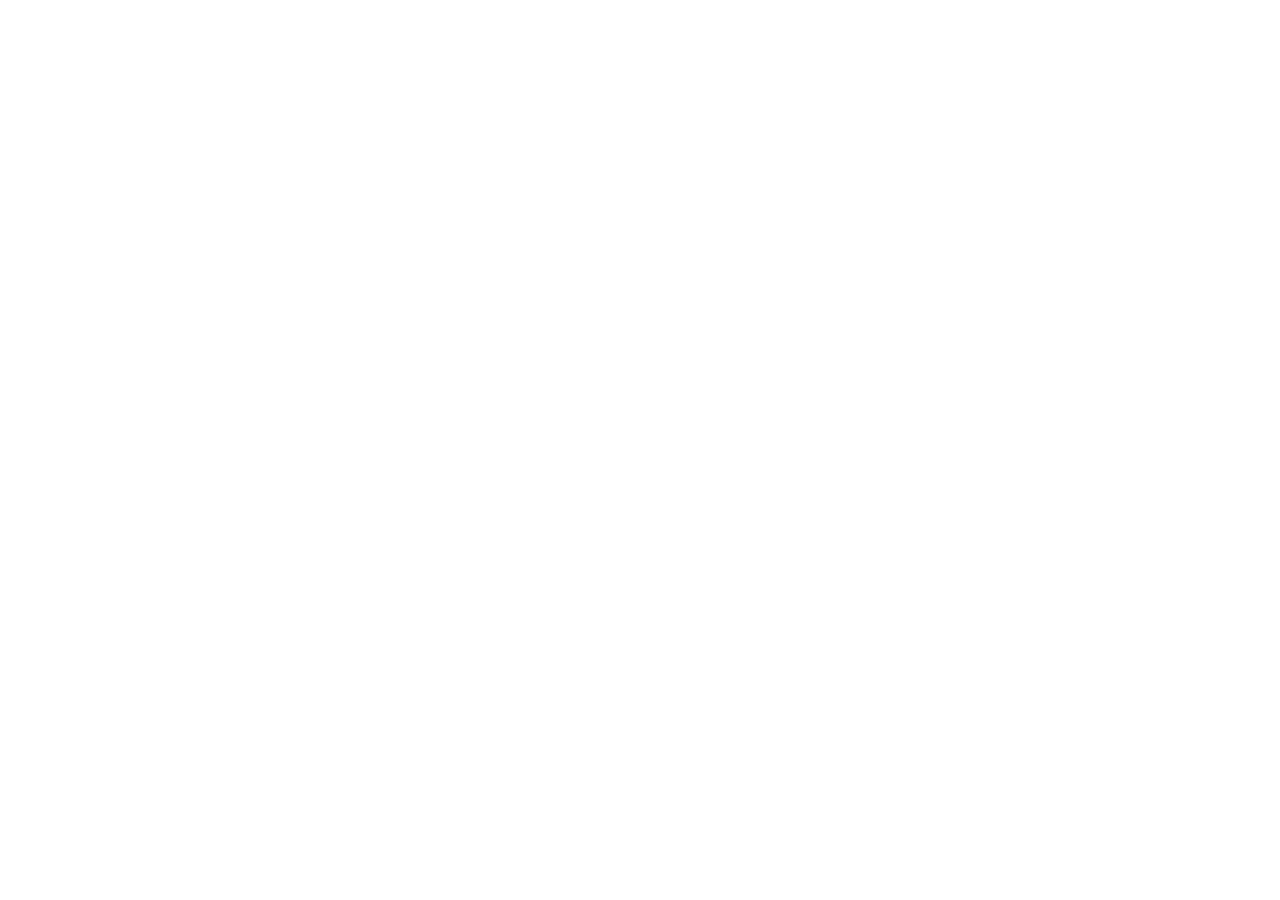
==== web-v2/index.html @ 7eb6b5b1 "feat: add polished browser CRM preview v2" ====
<!doctype html><html><head><meta charset="utf-8"><meta name="viewport" content="width=device-width,initial-scale=1"><title>Credit Card CRM</title><link rel="stylesheet" href="style.css"></head><body><div id="app"></div><script src="app.js"></script></body></html>
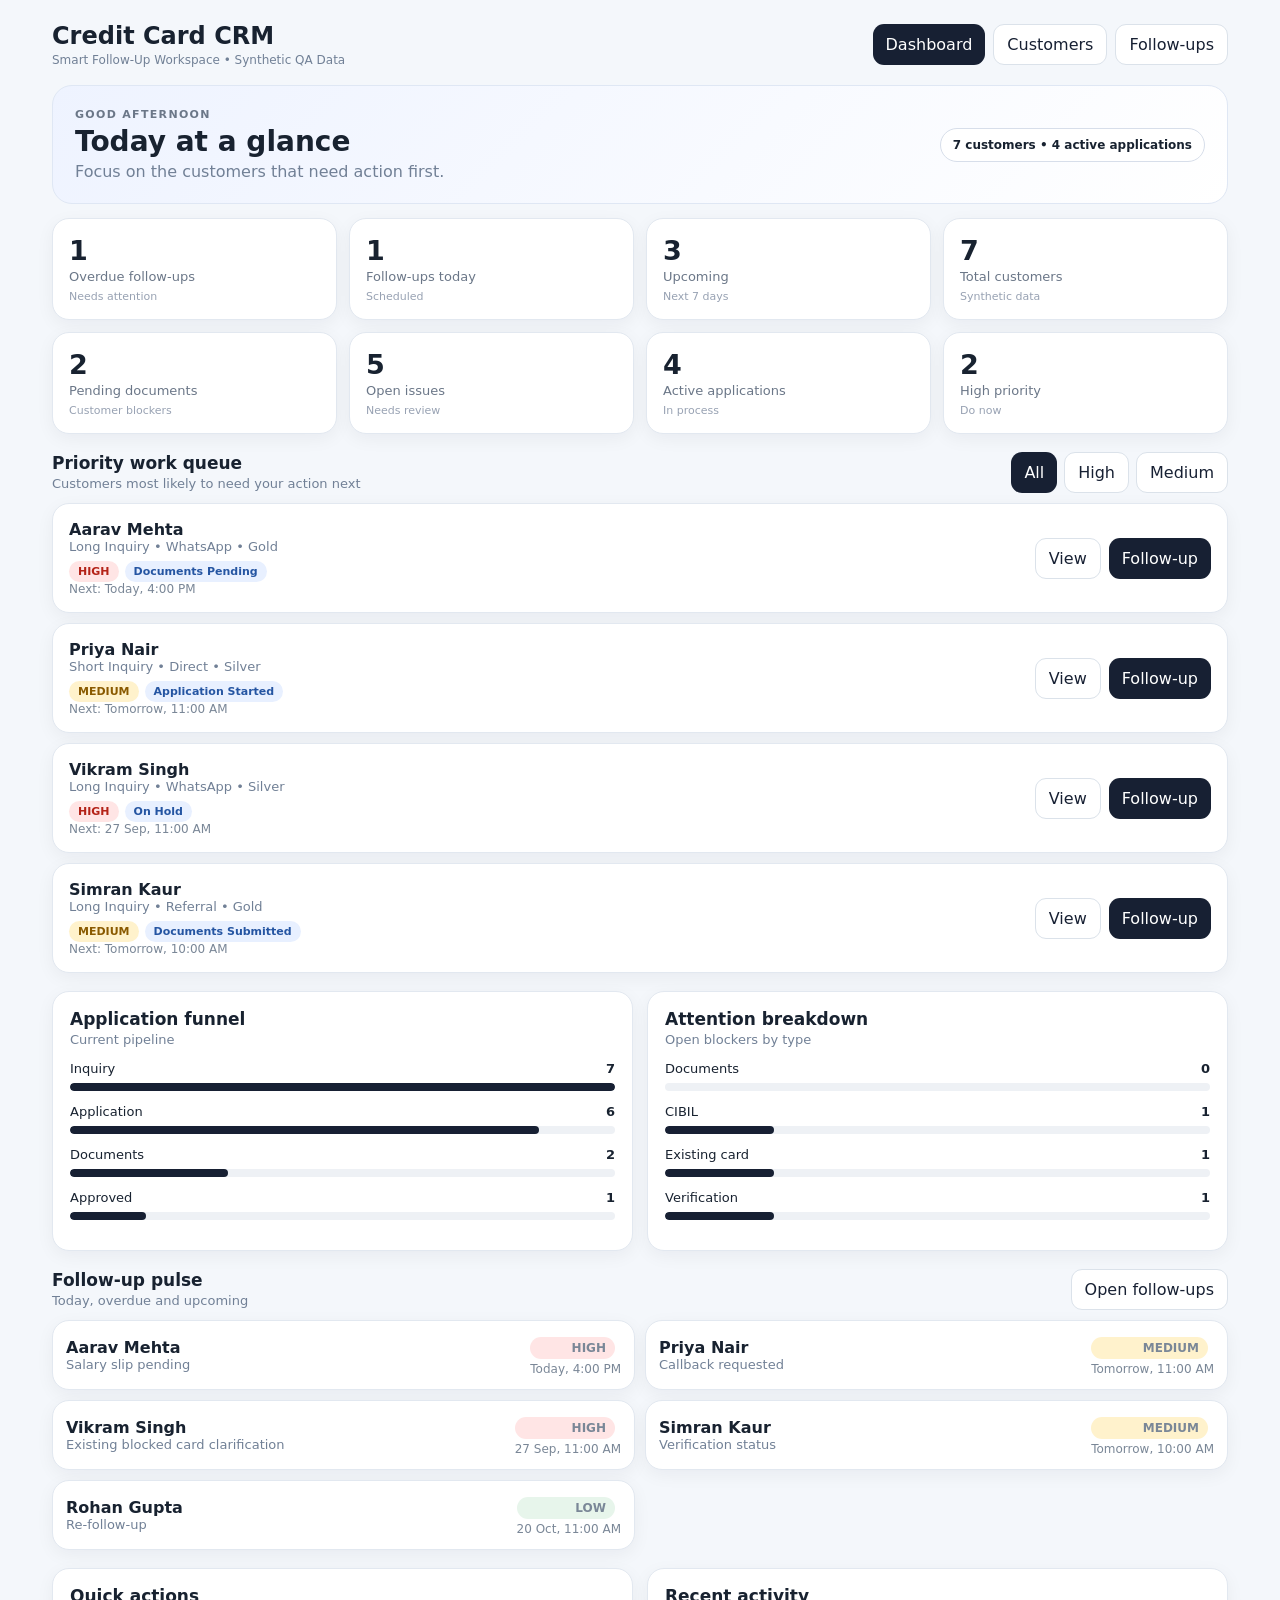
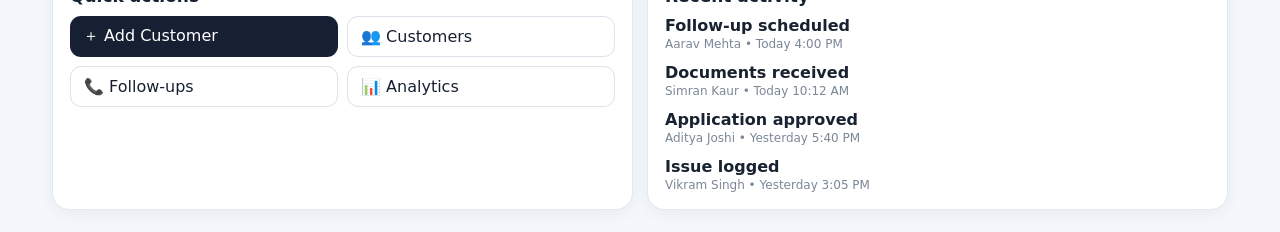
==== commit d4ff33c0: "feat: load customer entry module" ====
--- a/web-v2/index.html
+++ b/web-v2/index.html
@@ -1 +1 @@
-<!doctype html><html><head><meta charset="utf-8"><meta name="viewport" content="width=device-width,initial-scale=1"><title>Credit Card CRM</title><link rel="stylesheet" href="style.css"></head><body><div id="app"></div><script src="app.js"></script></body></html>+<!doctype html><html><head><meta charset="utf-8"><meta name="viewport" content="width=device-width,initial-scale=1"><title>Credit Card CRM</title><link rel="stylesheet" href="style.css"></head><body><div id="app"></div><script src="add-customer.js"></script><script src="app.js"></script></body></html>
--- a/web-v2/style.css
+++ b/web-v2/style.css
@@ -0,0 +1 @@
+:root{font-family:Inter,system-ui,-apple-system,BlinkMacSystemFont,"Segoe UI",sans-serif;color:#182230;background:#f4f7fb}*{box-sizing:border-box}body{margin:0}.shell{max-width:1220px;margin:auto;padding:22px}.top{display:flex;justify-content:space-between;align-items:center;gap:16px;margin-bottom:18px}.brand{font-size:24px;font-weight:800}.sub{font-size:12px;color:#718096;margin-top:3px}.actions{display:flex;gap:8px;flex-wrap:wrap}button{border:0;border-radius:11px;padding:10px 13px;background:#172033;color:#fff;cursor:pointer;font:inherit}button.alt{background:#fff;color:#172033;border:1px solid #dbe2ea}button.active{background:#172033;color:#fff}.hero{display:flex;justify-content:space-between;align-items:center;gap:14px;padding:22px;border-radius:20px;background:linear-gradient(135deg,#eef3ff,#fff);border:1px solid #dfe7f4}.eyebrow{font-size:11px;letter-spacing:.12em;font-weight:800;color:#6b7788}.hero h1{margin:4px 0;font-size:28px}.hero p{margin:0;color:#718096}.hero-chip{padding:9px 12px;border:1px solid #d7deea;background:#fff;border-radius:999px;font-size:12px;font-weight:700}.grid{display:grid;grid-template-columns:repeat(4,1fr);gap:12px}.stats{margin-top:14px}.metric{background:#fff;border:1px solid #e2e8f0;border-radius:17px;box-shadow:0 5px 18px rgba(16,24,40,.05);padding:16px}.metric b{font-size:27px;display:block}.metric span{font-size:13px;color:#6b7788}.metric em{display:block;font-style:normal;font-size:11px;color:#98a2b3;margin-top:5px}.section{margin-top:18px}.head{display:flex;justify-content:space-between;align-items:center;gap:12px;margin-bottom:10px}.head h2{font-size:17px;margin:0}.list{display:grid;gap:10px}.card{background:#fff;border:1px solid #e2e8f0;border-radius:17px;box-shadow:0 5px 18px rgba(16,24,40,.05)}.customer{padding:16px;display:flex;justify-content:space-between;align-items:center;gap:14px}.customer-main{min-width:0}.name{font-weight:750}.muted{color:#718096;font-size:13px}.small{font-size:12px;color:#7a8797}.badge{display:inline-block;padding:4px 9px;border-radius:999px;font-size:11px;font-weight:750;margin:7px 6px 0 0}.high{background:#ffe5e5;color:#b42318}.medium{background:#fff2cc;color:#8a5a00}.low{background:#e7f5eb;color:#19733b}.blue{background:#e8f0ff;color:#2555a2}.filters{display:flex;gap:7px;flex-wrap:wrap}.two-col{display:grid;grid-template-columns:1fr 1fr;gap:14px;margin-top:18px}.panel{padding:17px}.prog-row{margin:13px 0}.prog-label{display:flex;justify-content:space-between;font-size:13px}.bar{height:8px;border-radius:999px;background:#eef1f5;overflow:hidden;margin-top:7px}.bar i{display:block;height:100%;background:#172033;border-radius:999px}.pulse{display:grid;grid-template-columns:repeat(2,1fr);gap:10px}.pulse-item{padding:13px;display:flex;justify-content:space-between;gap:12px;align-items:center}.pulse-item b,.pulse-item .muted{display:block}.right{text-align:right}.right span{display:block;font-size:12px;color:#7a8797;margin-top:3px}.quick{display:grid;grid-template-columns:repeat(2,1fr);gap:9px}.quick button{text-align:left}.activity{display:grid;gap:12px}.activity b,.activity span{display:block}.activity span{font-size:12px;color:#7a8797;margin-top:2px}.search{width:100%;padding:12px;border:1px solid #dbe2ea;border-radius:11px;font:inherit}.row{display:grid;grid-template-columns:1.2fr .8fr;gap:14px}.pad{padding:17px}.kv{display:grid;grid-template-columns:130px 1fr;gap:8px;font-size:13px}.timeline{border-left:2px solid #dfe5ed;padding-left:15px}.event{margin:0 0 17px}@media(max-width:900px){.grid{grid-template-columns:repeat(2,1fr)}.two-col{grid-template-columns:1fr}.pulse{grid-template-columns:1fr}.row{grid-template-columns:1fr}}@media(max-width:560px){.shell{padding:12px}.top,.hero{align-items:flex-start;flex-direction:column}.grid{grid-template-columns:1fr 1fr}.hero h1{font-size:23px}.hero-chip{width:100%;text-align:center}.customer{align-items:flex-start;flex-direction:column}.customer .actions{width:100%}.customer .actions button{flex:1}.quick{grid-template-columns:1fr 1fr}}
